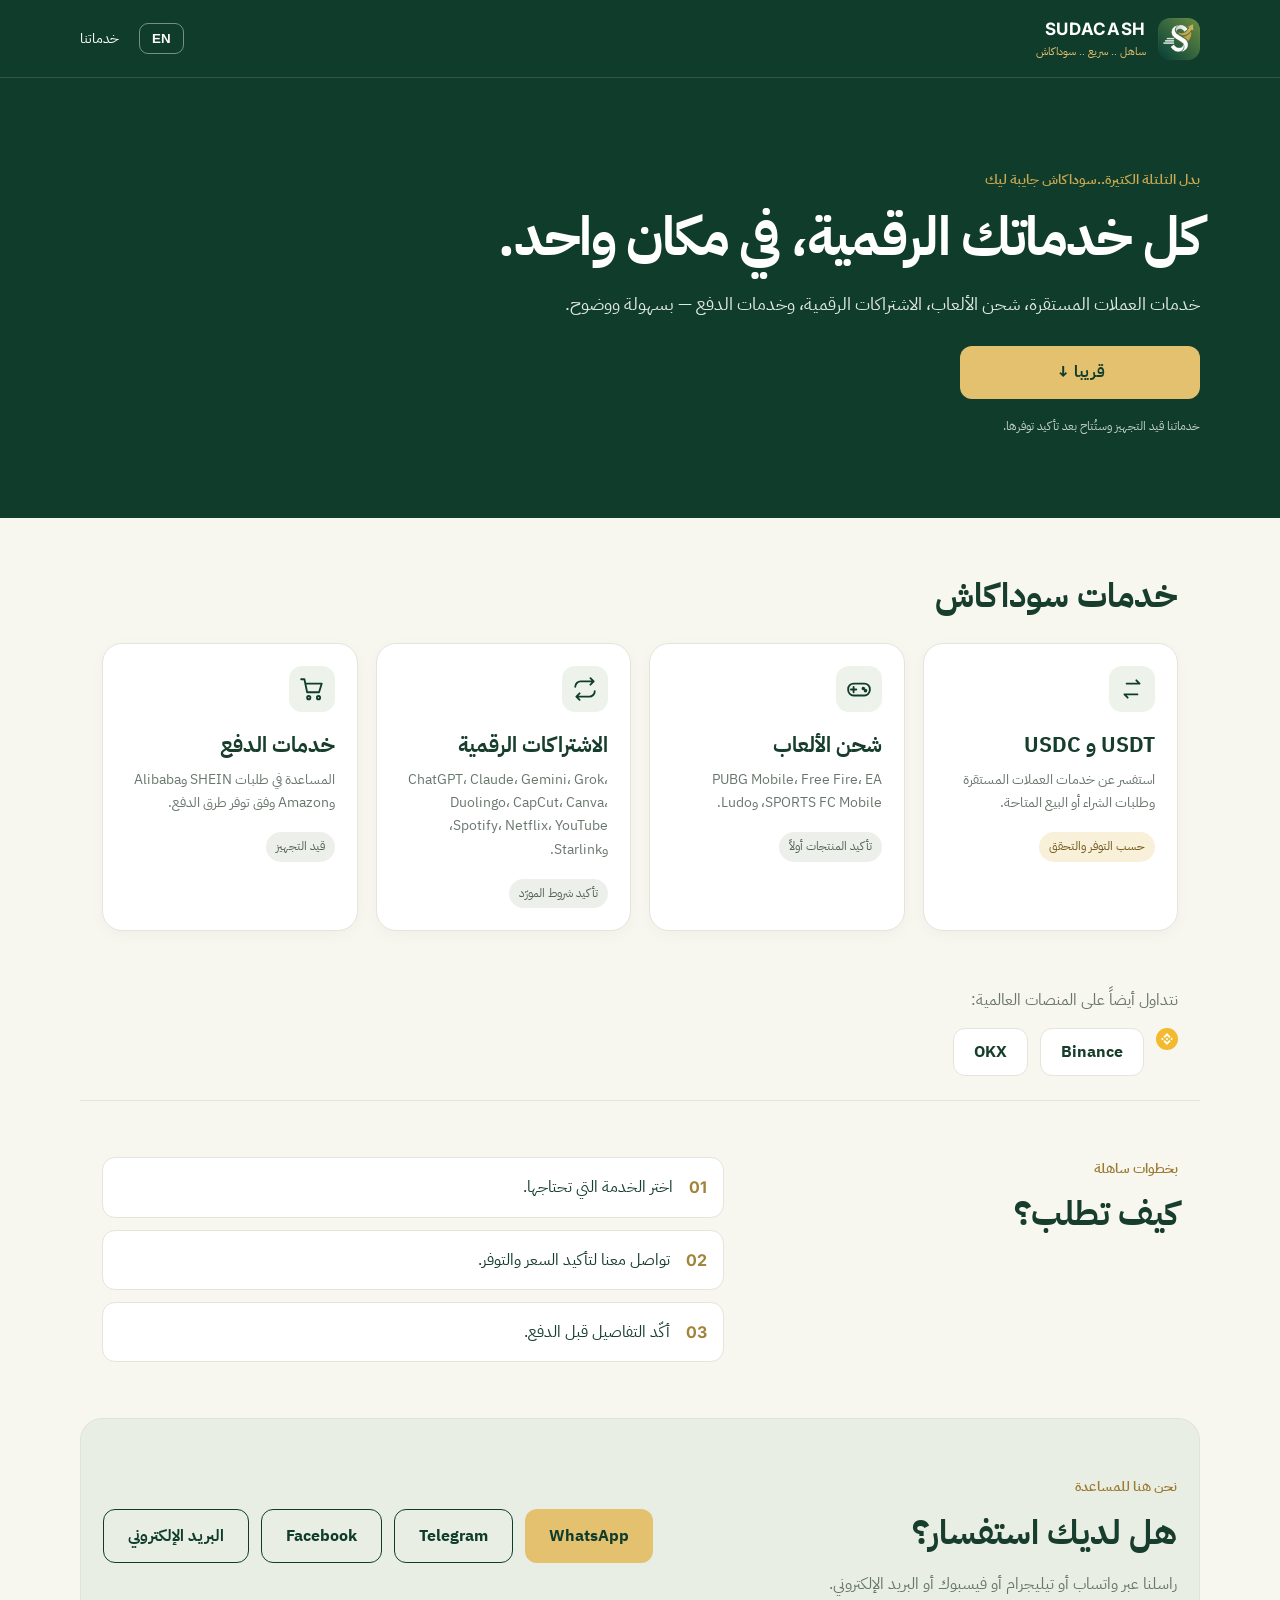
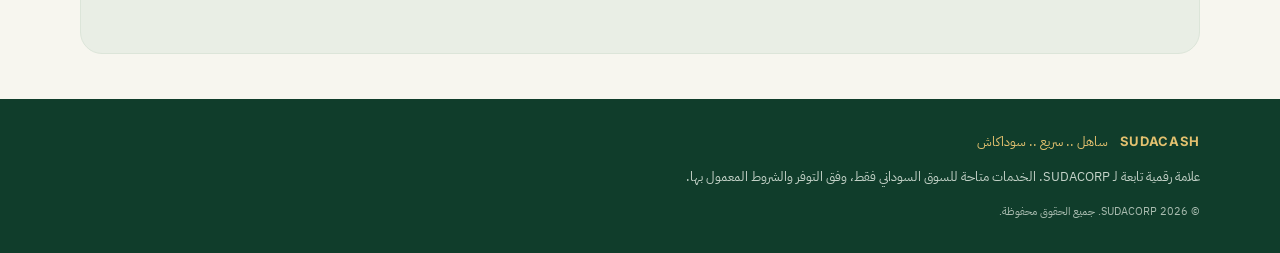
==== index.html @ 9cbb0238 "Update index.html" ====
<!doctype html>
<html lang="ar" dir="rtl">
<head>
  <meta charset="utf-8">
  <meta name="viewport" content="width=device-width, initial-scale=1">
  <meta name="theme-color" content="#103d2b">
  <meta name="description" content="سوداكاش — خدمات رقمية في مكان واحد. شحن الألعاب، الاشتراكات، وخدمات الدفع USDT وUSDC.">
  <title>SUDACASH | ساهل .. سريع .. سوداكاش</title>
  <link rel="icon" type="image/png" href="favicon.png">
  <link rel="apple-touch-icon" href="favicon.png">
  <link rel="stylesheet" href="style.css">
  <style>
    /* Additions kept here so only index.html needs editing */
    .brand-logo{width:42px;height:42px;border-radius:12px;display:block}
    .service-icon svg{width:26px;height:26px;fill:none;stroke:currentColor;stroke-width:1.7;stroke-linecap:round;stroke-linejoin:round}
    .venues-block{padding-top:0;padding-bottom:24px}
    .venues-block p{margin:0 0 14px;color:var(--muted)}
    .venue-row{display:flex;flex-wrap:wrap;gap:12px}
    .venue{display:inline-flex;align-items:center;gap:10px;padding:10px 20px;background:var(--white);border:1px solid var(--line);border-radius:12px;font-weight:700;direction:ltr}
    .venue img{height:22px;width:auto}
    .contact-btns{display:flex;flex-wrap:wrap;gap:12px}
    .contact .contact-btns .button{margin-top:0;min-width:0}
    @media(max-width:600px){.contact-btns{flex-direction:column;margin-top:20px}}
  </style>
</head>
<body>
  <header class="site-header">
    <a class="brand" href="#" aria-label="SUDACASH home">
      <img class="brand-logo" src="logo.png" alt="SUDACASH logo" width="42" height="42">
      <span><strong>SUDACASH</strong><small data-ar="ساهل .. سريع .. سوداكاش" data-en="Easy. Fast. Sudacash.">ساهل .. سريع .. سوداكاش</small></span>
    </a>
    <div class="header-actions">
      <button id="language-toggle" class="language-toggle" type="button" aria-label="Switch language">EN</button>
      <a class="text-link" href="#services" data-ar="خدماتنا" data-en="Services">خدماتنا</a>
    </div>
  </header>

  <main>
    <section class="hero">
      <p class="eyebrow" data-ar="بدل التلتلة الكتيرة..سوداكاش جايبة ليك" data-en="Less hassle..">بدل التلتلة الكتيرة..سوداكاش جايبة ليك</p>
      <h1 data-ar="كل خدماتك الرقمية، في مكان واحد." data-en="All your digital world, made easier.">كل خدماتك الرقمية، في مكان واحد.</h1>
      <p class="hero-copy" data-ar="خدمات العملات المستقرة، شحن الألعاب، الاشتراكات الرقمية، وخدمات الدفع — بسهولة ووضوح." data-en="Stablecoin services, game top-ups, digital subscriptions, and shopping payments — in one place.">خدمات العملات المستقرة، شحن الألعاب، الاشتراكات الرقمية، وخدمات الدفع — بسهولة ووضوح.</p>
      <a class="button button-gold" href="#services" data-ar="قريبا ↓" data-en="Coming soon ↓">قريبا ↓</a>
      <p class="note" data-ar="خدماتنا قيد التجهيز وستُتاح بعد تأكيد توفرها." data-en="Our services are being prepared and will appear when availability is confirmed.">خدماتنا قيد التجهيز وستُتاح بعد تأكيد توفرها.</p>
    </section>

    <section class="services section-wrap" id="services">
      <div class="section-heading">
       <!-- <p class="eyebrow" data-ar="ماذا تحتاج اليوم؟" data-en="What do you need today?">ماذا تحتاج اليوم؟</p>-->
        <h2 data-ar="خدمات سوداكاش" data-en="SUDACASH service">خدمات سوداكاش</h2>
      </div>
      <div class="service-grid">
        <article class="service-card">
          <span class="service-icon"><svg viewBox="0 0 24 24" aria-hidden="true"><path d="M7 7h12l-3-3M17 17H5l3 3"/></svg></span>
          <h3 data-ar="USDT و USDC" data-en="USDT & USDC">USDT و USDC</h3>
          <p data-ar="استفسر عن خدمات العملات المستقرة وطلبات الشراء أو البيع المتاحة." data-en="Ask about available stablecoin services and buy or sell requests.">استفسر عن خدمات العملات المستقرة وطلبات الشراء أو البيع المتاحة.</p>
          <span class="status status-review" data-ar="حسب التوفر والتحقق" data-en="Subject to availability and checks">حسب التوفر والتحقق</span>
        </article>
        <article class="service-card">
          <span class="service-icon"><svg viewBox="0 0 24 24" aria-hidden="true"><rect x="2" y="7" width="20" height="11" rx="5"/><path d="M7 10v5M4.5 12.5h5"/><circle cx="16" cy="11.5" r=".8"/><circle cx="18" cy="13.5" r=".8"/></svg></span>
          <h3 data-ar="شحن الألعاب" data-en="Game top-ups">شحن الألعاب</h3>
          <p data-ar="PUBG Mobile، Free Fire، EA SPORTS FC Mobile، وLudo." data-en="PUBG Mobile, Free Fire, EA SPORTS FC Mobile, and Ludo.">PUBG Mobile، Free Fire، EA SPORTS FC Mobile، وLudo.</p>
          <span class="status status-soon" data-ar="تأكيد المنتجات أولاً" data-en="Products being verified">تأكيد المنتجات أولاً</span>
        </article>
        <article class="service-card">
          <span class="service-icon"><svg viewBox="0 0 24 24" aria-hidden="true"><path d="M17 2l3 3-3 3M20 5H8a5 5 0 0 0-5 5M7 22l-3-3 3-3M4 19h12a5 5 0 0 0 5-5"/></svg></span>
          <h3 data-ar="الاشتراكات الرقمية" data-en="Digital subscriptions">الاشتراكات الرقمية</h3>
          <p data-ar="ChatGPT، Claude، Gemini، Grok، Duolingo، CapCut، Canva، Spotify، Netflix، YouTube، وStarlink." data-en="ChatGPT, Claude, Gemini, Grok, Duolingo, CapCut, Canva, Spotify, Netflix, YouTube, and Starlink.">ChatGPT، Claude، Gemini، Grok، Duolingo، CapCut، Canva، Spotify، Netflix، YouTube، وStarlink.</p>
          <span class="status status-soon" data-ar="تأكيد شروط المورّد" data-en="Provider terms being checked">تأكيد شروط المورّد</span>
        </article>
        <article class="service-card">
          <span class="service-icon"><svg viewBox="0 0 24 24" aria-hidden="true"><circle cx="9" cy="20" r="1.5"/><circle cx="18" cy="20" r="1.5"/><path d="M2 3h3l2.5 12h11L21 7H6"/></svg></span>
          <h3 data-ar="خدمات الدفع" data-en="Shopping payments">خدمات الدفع</h3>
          <p data-ar="المساعدة في طلبات SHEIN وAlibaba وAmazon وفق توفر طرق الدفع." data-en="Help with SHEIN, Alibaba, and Amazon orders where payment routes are available.">المساعدة في طلبات SHEIN وAlibaba وAmazon وفق توفر طرق الدفع.</p>
          <span class="status status-soon" data-ar="قيد التجهيز" data-en="Coming soon">قيد التجهيز</span>
        </article>
      </div>
    </section>

    <section class="venues-block section-wrap">
      <p data-ar="نتداول أيضاً على المنصات العالمية:" data-en="We also buy and sell on:">نتداول أيضاً على المنصات العالمية:</p>
      <div class="venue-row">
        <!-- BINANCE LOGO: Binance is a registered trademark. Download the official logo from Binance's brand guidelines,
             save it as binance.svg next to index.html, then put this inside the span below, before the word Binance:-->
             <img src="binance.svg" alt="" height="22"> 
        <span class="venue">Binance</span>
        <!-- OKX LOGO: same steps. Save okx.svg next to index.html, then put this inside the span below, before the word OKX:
             <img src="okx.svg" alt="" height="22"> -->
        <span class="venue">OKX</span>
      </div>
    </section>

    <section class="how section-wrap">
      <div>
        <p class="eyebrow" data-ar="بخطوات ساهلة" data-en="Easy process">بخطوات بسيطة</p>
        <h2 data-ar="كيف تطلب؟" data-en="How does it work?">كيف تطلب؟</h2>
      </div>
      <div class="steps">
        <div class="step"><b>01</b><span data-ar="اختر الخدمة التي تحتاجها." data-en="Choose the service you need.">اختر الخدمة التي تحتاجها.</span></div>
        <div class="step"><b>02</b><span data-ar="تواصل معنا لتأكيد السعر والتوفر." data-en="Contact us to confirm price and availability.">تواصل معنا لتأكيد السعر والتوفر.</span></div>
        <div class="step"><b>03</b><span data-ar="أكّد التفاصيل قبل الدفع." data-en="Confirm the details before paying.">أكّد التفاصيل قبل الدفع.</span></div>
      </div>
    </section>

    <section class="contact section-wrap">
      <div>
        <p class="eyebrow" data-ar="نحن هنا للمساعدة" data-en="We're here to help">نحن هنا للمساعدة</p>
        <h2 data-ar="هل لديك استفسار؟" data-en="Have a question?">هل لديك استفسار؟</h2>
        <p data-ar="راسلنا عبر واتساب أو تيليجرام أو فيسبوك أو البريد الإلكتروني." data-en="Message us on WhatsApp, Telegram, Facebook, or by email.">راسلنا عبر واتساب أو تيليجرام أو فيسبوك أو البريد الإلكتروني.</p>
      </div>
      <div class="contact-btns">
        <!-- Contact us -->
        <a class="button button-gold" href="https://wa.me/249920263558" target="_blank" rel="noopener">WhatsApp</a>
        <a class="button button-outline" href="https://t.me/Suda_Cash" target="_blank" rel="noopener">Telegram</a>
        <a class="button button-outline" href="https://facebook.com/sudac2sh" target="_blank" rel="noopener">Facebook</a>
        <a class="button button-outline" href="mailto:info@sudacorp.com" data-ar="البريد الإلكتروني" data-en="Email">البريد الإلكتروني</a>
      </div>
    </section>
  </main>

  <footer class="footer">
    <div class="footer-brand"><strong>SUDACASH</strong><span data-ar="ساهل .. سريع .. سوداكاش" data-en="Easy. Fast. Sudacash.">ساهل .. سريع .. سوداكاش</span></div>
    <p data-ar="علامة رقمية تابعة لـ SUDACORP. الخدمات متاحة للسوق السوداني فقط، وفق التوفر والشروط المعمول بها." data-en="A digital brand of SUDACORP. Services are intended for Sudan only, subject to availability and applicable terms.">علامة رقمية تابعة لـ SUDACORP. الخدمات متاحة للسوق السوداني فقط، وفق التوفر والشروط المعمول بها.</p>
    <small>© <span id="year"></span> SUDACORP. <span data-ar="جميع الحقوق محفوظة." data-en="All rights reserved.">جميع الحقوق محفوظة.</span></small>
  </footer>
  <script src="script.js"></script>
</body>
</html>
---- style.css ----
@import url('https://fonts.googleapis.com/css2?family=IBM+Plex+Sans+Arabic:wght@400;500;600;700&family=Inter:wght@400;500;600;700&display=swap');
:root{--green:#103d2b;--green2:#174b36;--gold:#e3c16f;--cream:#f7f6ef;--ink:#173d2d;--muted:#68776d;--line:#e4e5db;--white:#fff}
*{box-sizing:border-box}html{scroll-behavior:smooth}body{margin:0;background:var(--cream);color:var(--ink);font-family:"IBM Plex Sans Arabic",Inter,Arial,sans-serif;line-height:1.65}a{color:inherit;text-decoration:none}.site-header{height:78px;padding:0 max(22px,calc((100% - 1120px)/2));display:flex;align-items:center;justify-content:space-between;gap:16px;background:var(--green);color:white;border-bottom:1px solid #315542}.brand{display:flex;align-items:center;gap:12px}.brand-mark{width:42px;height:42px;display:grid;place-items:center;border-radius:12px;background:var(--gold);color:var(--green);font-size:23px;font-weight:800}.brand strong{display:block;letter-spacing:.04em;font-family:Inter,Arial,sans-serif;font-size:17px}.brand small{display:block;color:var(--gold);font-size:11px}.header-actions{display:flex;align-items:center;gap:20px}.language-toggle{border:1px solid #76917f;background:transparent;color:white;padding:7px 12px;border-radius:9px;font-weight:700;cursor:pointer}.text-link{font-size:14px}.hero{background:var(--green);color:white;padding:76px max(22px,calc((100% - 1120px)/2)) 66px;min-height:405px}.eyebrow{margin:0 0 12px;color:#c8a852;font-weight:600;font-size:14px}.hero h1{font-size:clamp(32px,5vw,54px);line-height:1.25;max-width:780px;margin:0 0 18px;letter-spacing:-.03em}.hero-copy{max-width:720px;font-size:18px;color:#e0e8e2;margin:0 0 28px}.button{display:inline-flex;align-items:center;justify-content:center;min-height:50px;padding:13px 24px;border-radius:12px;font-weight:700;transition:transform .15s ease}.button:hover{transform:translateY(-2px)}.button-gold{background:var(--gold);color:var(--green);min-width:240px}.note{font-size:12px;color:#c3d0c6;margin:18px 0 0}.section-wrap{max-width:1120px;margin:auto;padding:56px 22px}.section-heading{margin-bottom:24px}.section-heading h2,.how h2,.contact h2{font-size:clamp(25px,3vw,34px);margin:0;line-height:1.3}.section-heading .eyebrow,.how .eyebrow,.contact .eyebrow{color:#9b7b31}.service-grid{display:grid;grid-template-columns:repeat(2,minmax(0,1fr));gap:18px}.service-card{background:var(--white);border:1px solid var(--line);border-radius:20px;padding:25px;min-height:220px;box-shadow:0 4px 16px #193b2b08}.service-icon{width:46px;height:46px;display:grid;place-items:center;border-radius:13px;background:#edf2eb;color:var(--green);font-size:25px;font-weight:700}.service-card h3{margin:16px 0 6px;font-size:21px}.service-card p{color:var(--muted);font-size:14px;margin:0 0 18px;overflow-wrap:anywhere}.status{display:inline-block;font-size:12px;padding:5px 10px;border-radius:99px}.status-review{background:#f8f0d9;color:#72591e}.status-soon{background:#edf0ea;color:#526456}.how{border-top:1px solid var(--line);display:grid;grid-template-columns:.8fr 1.2fr;gap:40px}.steps{display:grid;gap:12px}.step{display:flex;align-items:center;gap:16px;padding:16px;background:white;border:1px solid var(--line);border-radius:13px}.step b{color:#a18339;font-family:Inter,Arial,sans-serif}.contact{margin-bottom:45px;background:#e9eee5;border:1px solid #dce5d9;border-radius:22px;display:flex;align-items:center;justify-content:space-between;gap:24px}.contact p:not(.eyebrow){color:var(--muted);margin-bottom:0}.button-outline{border:1px solid var(--green);color:var(--green);white-space:nowrap}.footer{background:var(--green);color:#dce6de;padding:32px max(22px,calc((100% - 1120px)/2));font-size:13px}.footer-brand{display:flex;gap:12px;align-items:center;color:var(--gold)}.footer-brand strong{font-family:Inter,Arial,sans-serif;letter-spacing:.05em}.footer p{max-width:760px;color:#c4d2c8}.footer small{color:#a9bcb0}html[dir="ltr"] body{font-family:Inter,"IBM Plex Sans Arabic",Arial,sans-serif}html[dir="ltr"] .brand small{font-family:"IBM Plex Sans Arabic",sans-serif}@media(min-width:760px){.service-grid{grid-template-columns:repeat(4,minmax(0,1fr))}.service-card{padding:22px;min-height:270px}.hero{padding-top:90px;padding-bottom:82px}}@media(max-width:600px){.site-header{height:70px}.header-actions{gap:12px}.text-link{display:none}.hero{padding-top:55px;padding-bottom:48px;min-height:0}.hero-copy{font-size:16px}.button-gold{width:100%}.section-wrap{padding-top:42px;padding-bottom:42px}.service-grid{gap:11px}.service-card{padding:16px;border-radius:16px;min-height:240px}.service-card h3{font-size:17px}.service-card p{font-size:13px}.service-icon{width:40px;height:40px}.how{grid-template-columns:1fr;gap:20px}.contact{display:block}.contact .button{margin-top:20px;width:100%}}
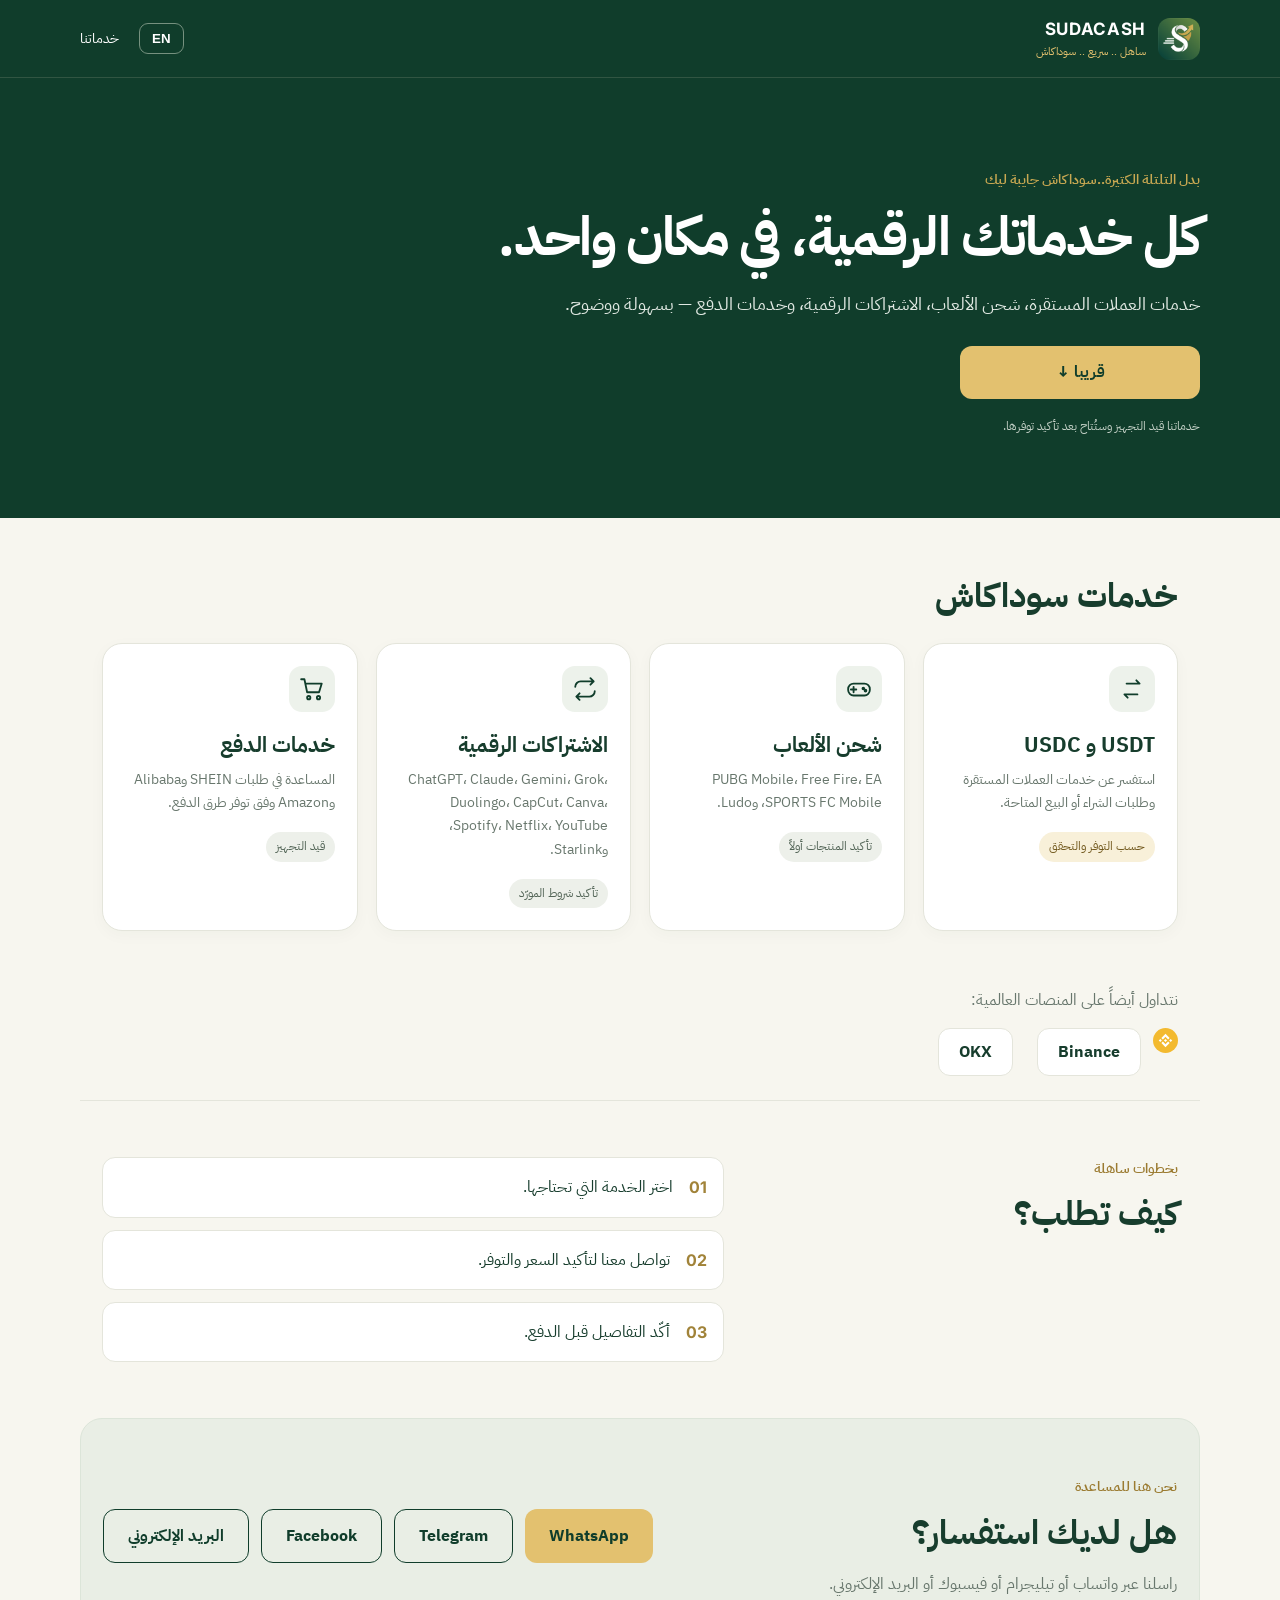
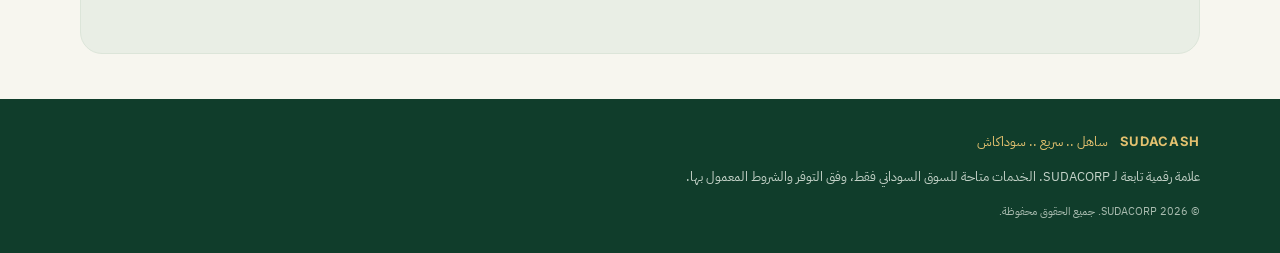
==== commit 6d5afce8: "Update index.html" ====
--- a/index.html
+++ b/index.html
@@ -82,10 +82,10 @@
       <div class="venue-row">
         <!-- BINANCE LOGO: Binance is a registered trademark. Download the official logo from Binance's brand guidelines,
              save it as binance.svg next to index.html, then put this inside the span below, before the word Binance:-->
-             <img src="binance.svg" alt="" height="22"> 
+             <img src="binance.svg" alt="" height="25"> 
         <span class="venue">Binance</span>
-        <!-- OKX LOGO: same steps. Save okx.svg next to index.html, then put this inside the span below, before the word OKX:
-             <img src="okx.svg" alt="" height="22"> -->
+        <!-- OKX LOGO: same steps. Save okx.svg next to index.html, then put this inside the span below, before the word OKX:-->
+             <img src="okx.svg" alt="" height="25"> 
         <span class="venue">OKX</span>
       </div>
     </section>
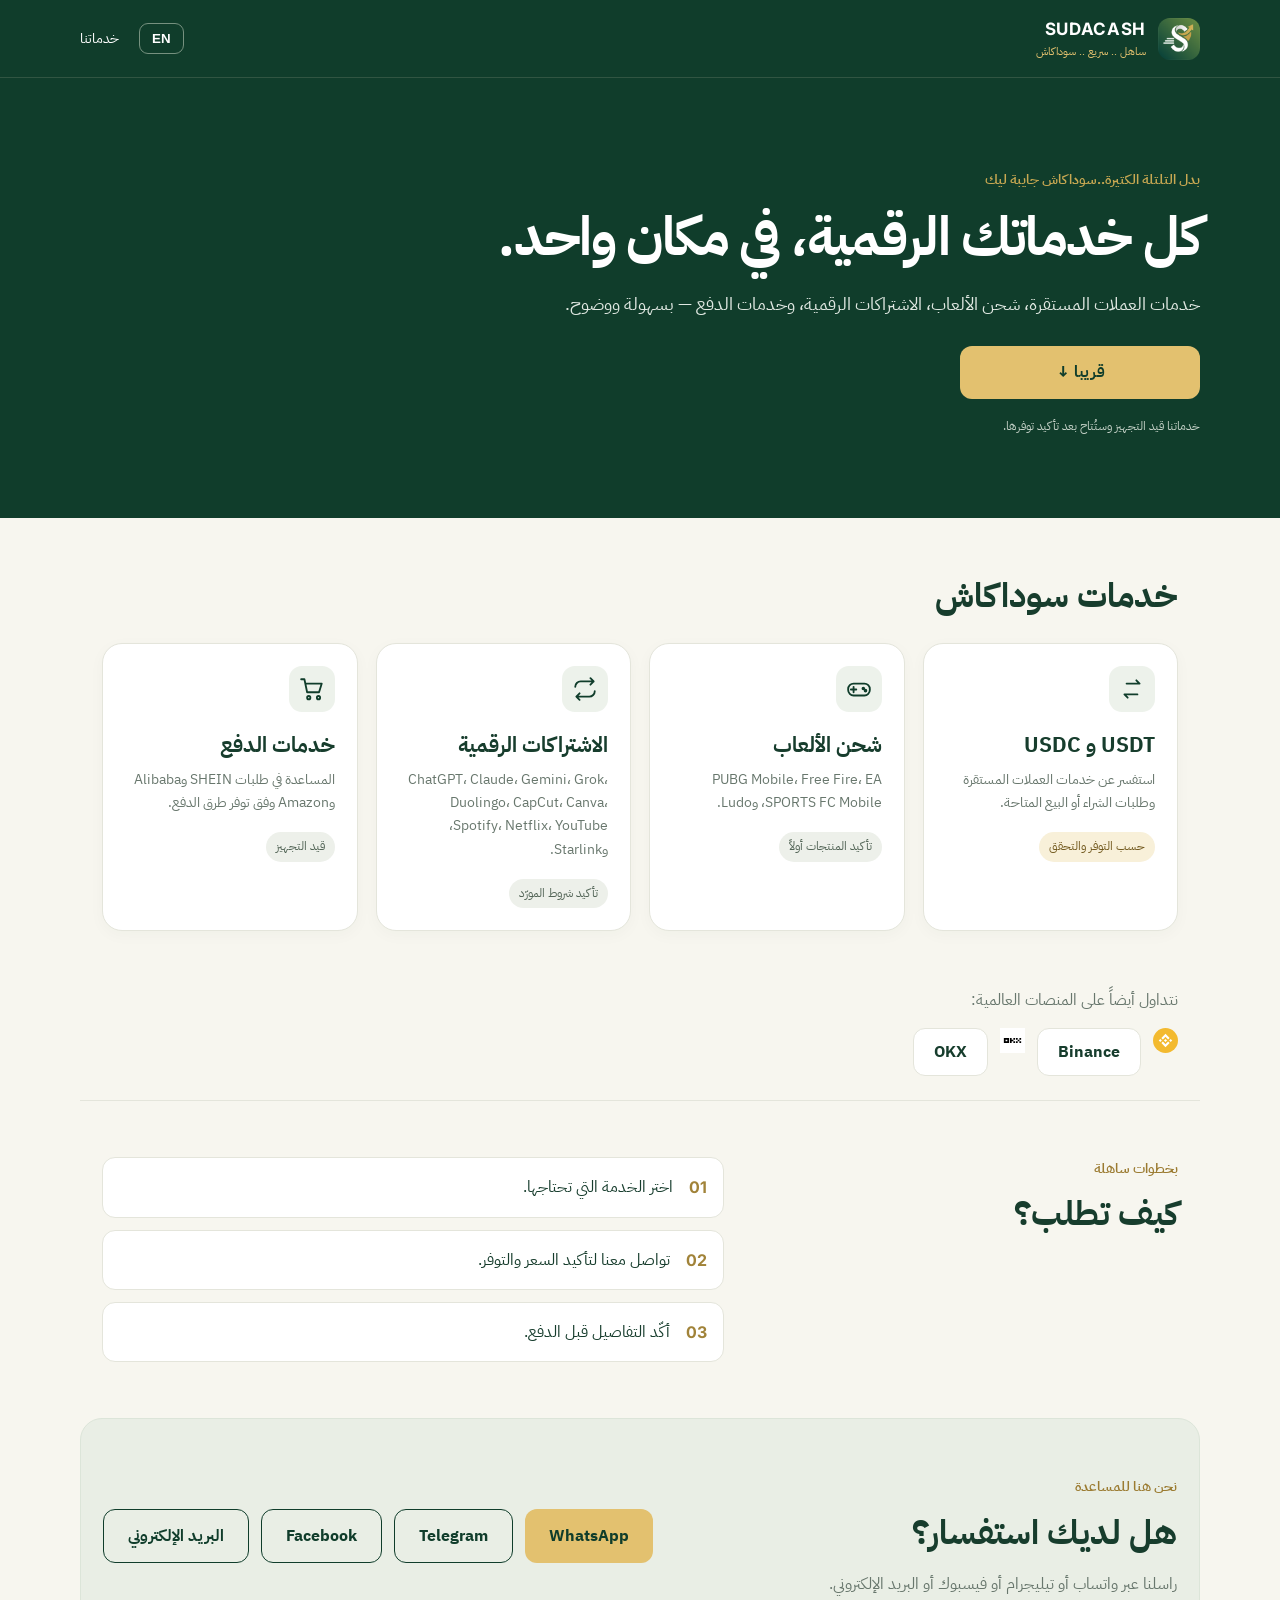
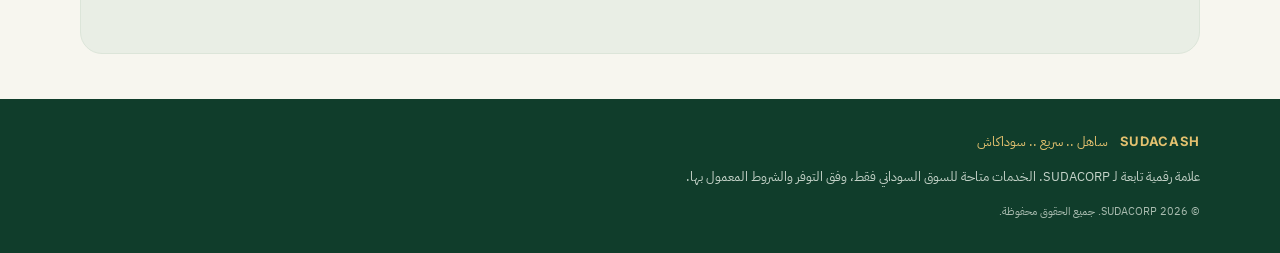
==== commit 9554f02a: "Update index.html" ====
--- a/index.html
+++ b/index.html
@@ -85,7 +85,7 @@
              <img src="binance.svg" alt="" height="25"> 
         <span class="venue">Binance</span>
         <!-- OKX LOGO: same steps. Save okx.svg next to index.html, then put this inside the span below, before the word OKX:-->
-             <img src="okx.svg" alt="" height="25"> 
+             <img src="OKX.svg" alt="" height="25"> 
         <span class="venue">OKX</span>
       </div>
     </section>
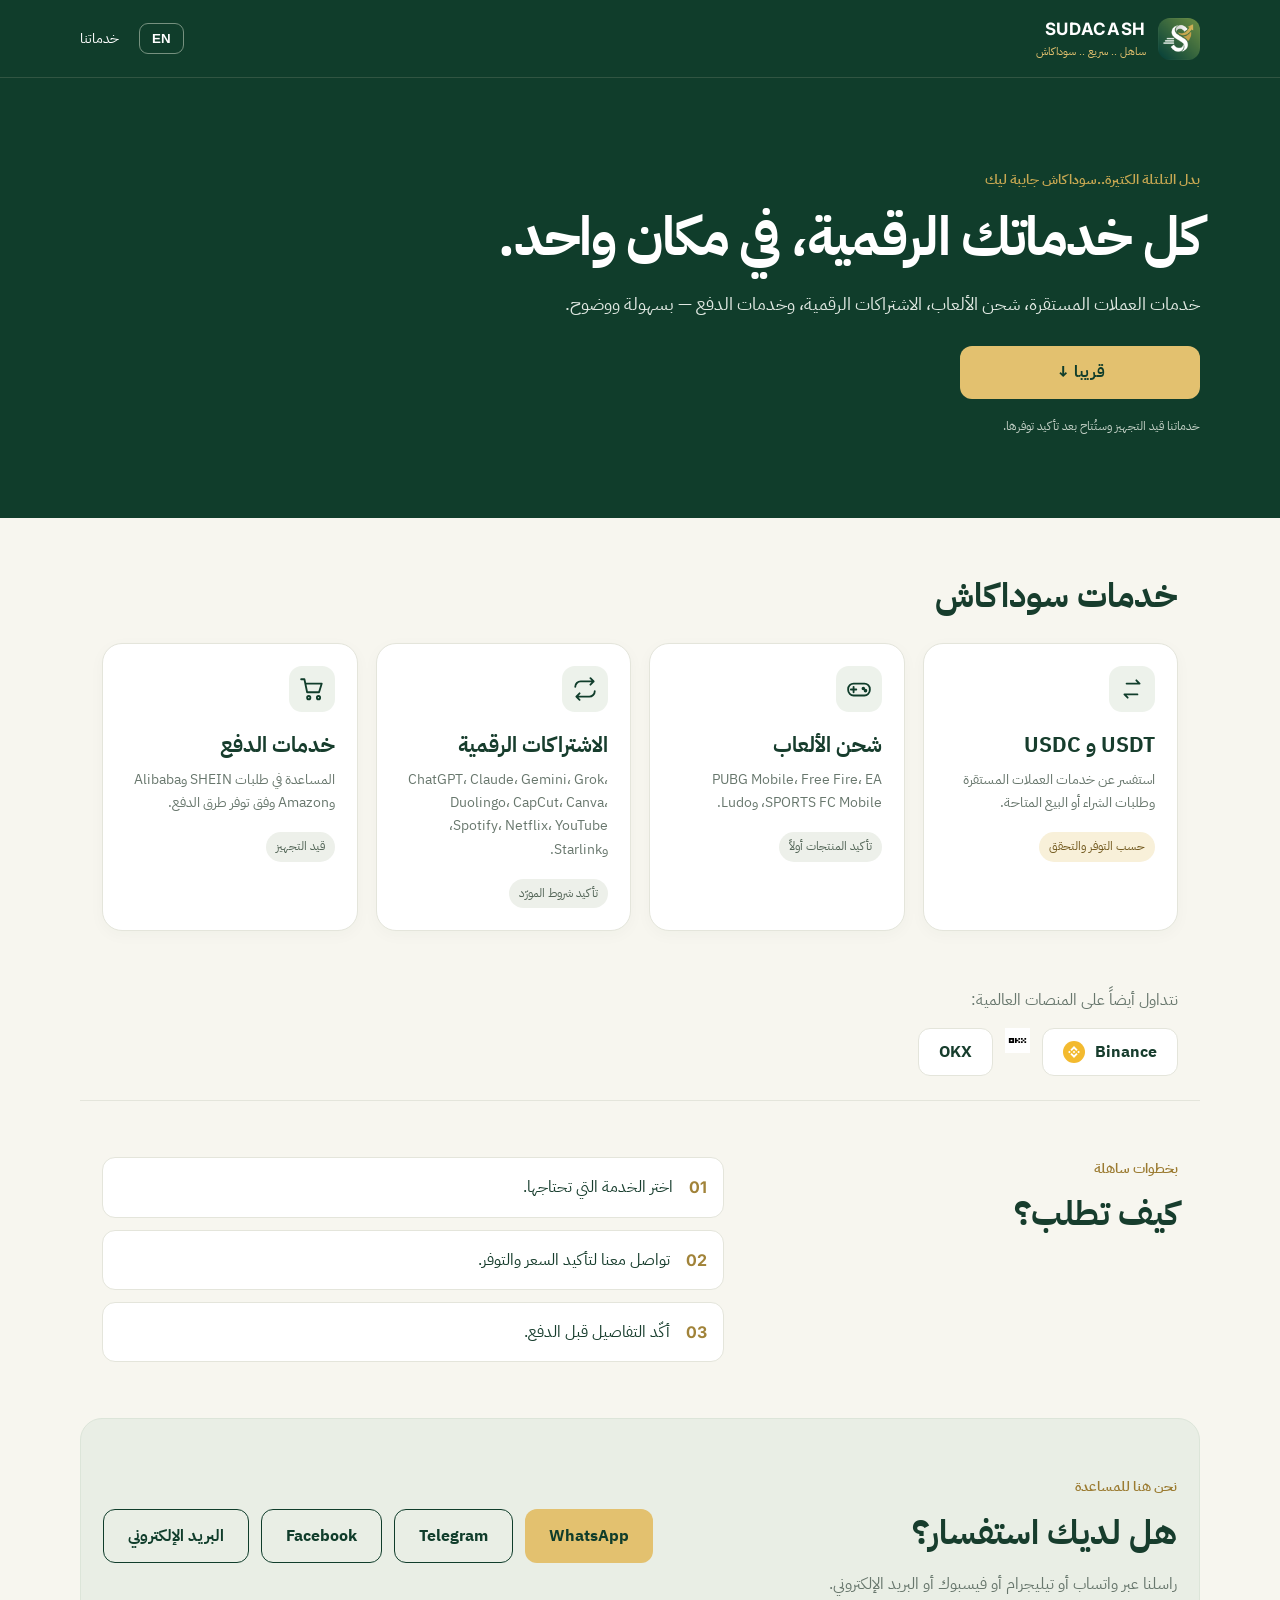
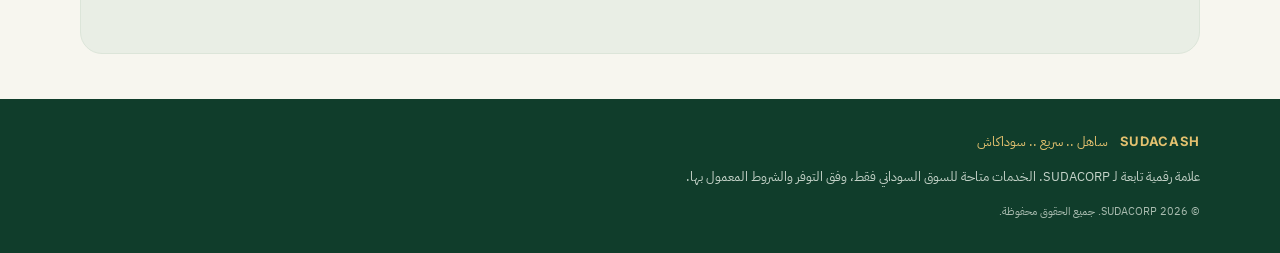
==== commit 4b1bffb0: "Update index.html" ====
--- a/index.html
+++ b/index.html
@@ -82,8 +82,8 @@
       <div class="venue-row">
         <!-- BINANCE LOGO: Binance is a registered trademark. Download the official logo from Binance's brand guidelines,
              save it as binance.svg next to index.html, then put this inside the span below, before the word Binance:-->
-             <img src="binance.svg" alt="" height="25"> 
-        <span class="venue">Binance</span>
+              
+        <span class="venue"><img src="binance.svg" alt="" height="25">Binance</span>
         <!-- OKX LOGO: same steps. Save okx.svg next to index.html, then put this inside the span below, before the word OKX:-->
              <img src="OKX.svg" alt="" height="25"> 
         <span class="venue">OKX</span>
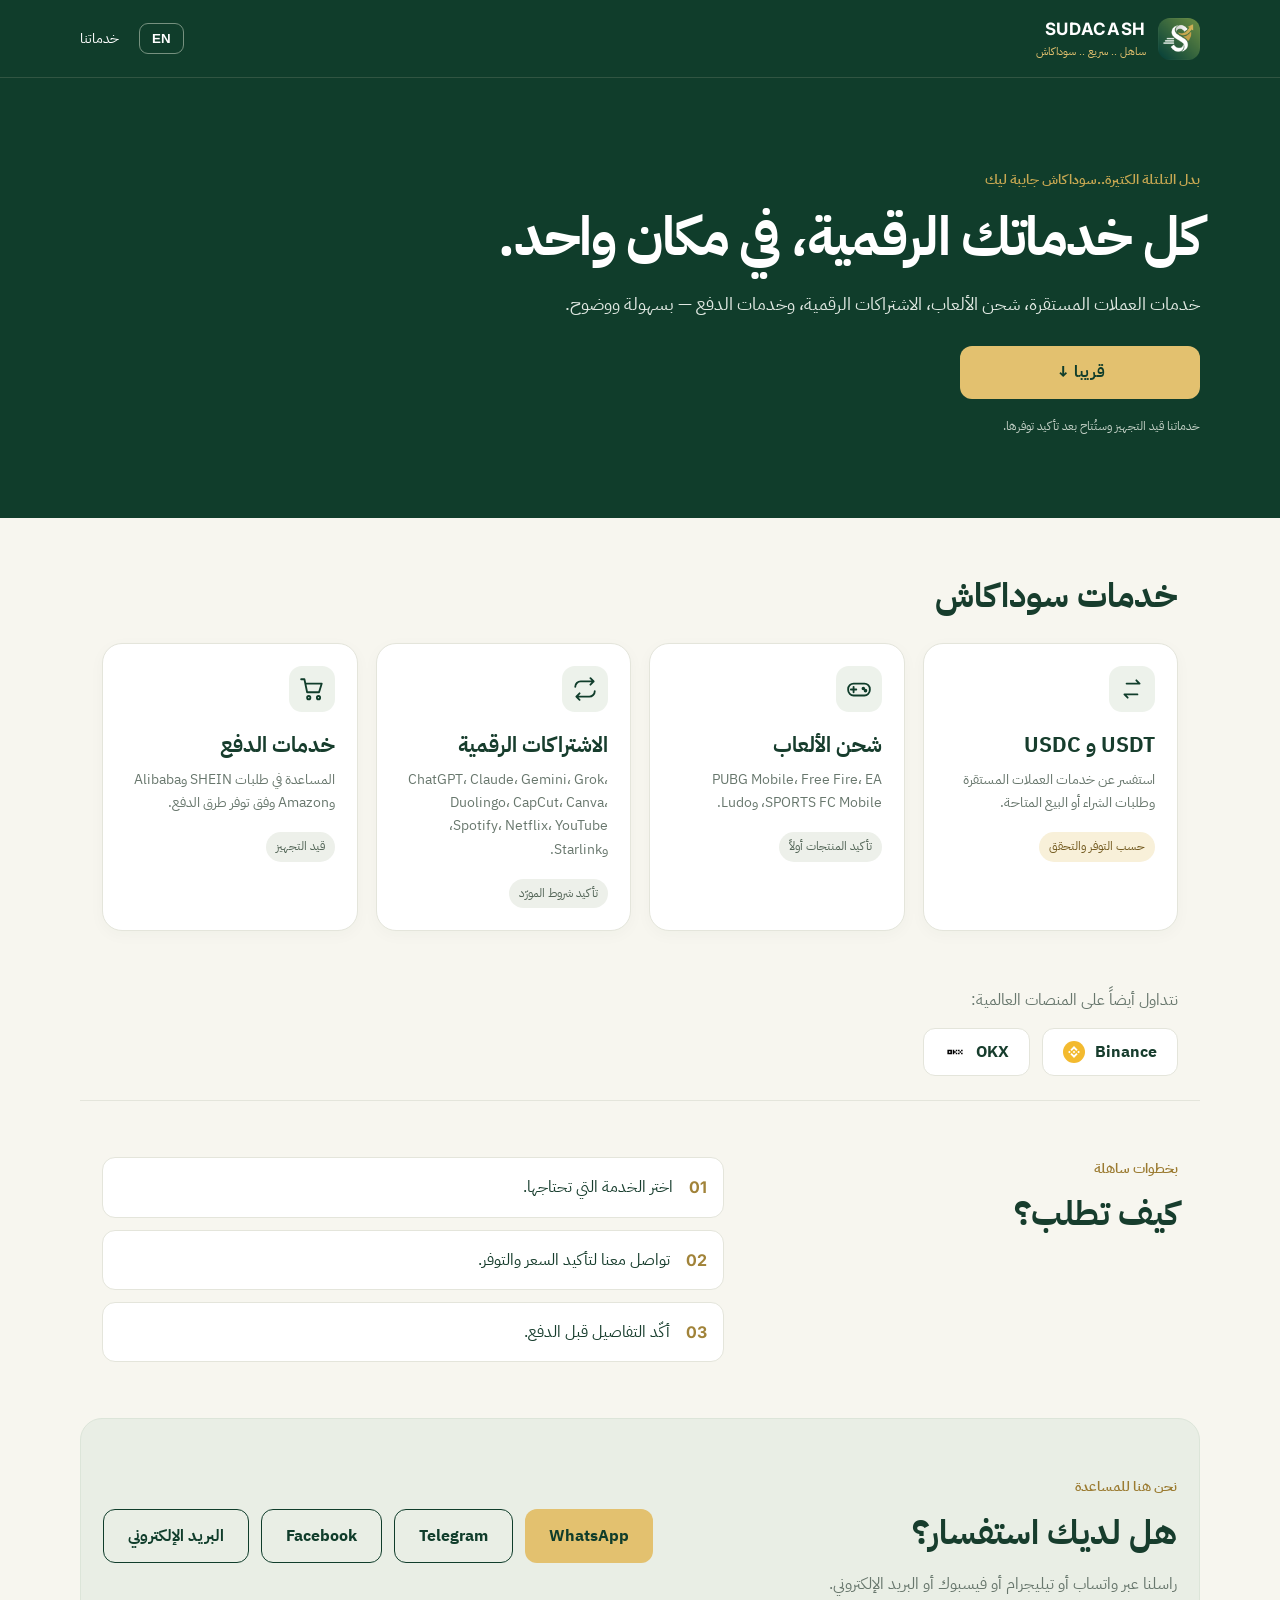
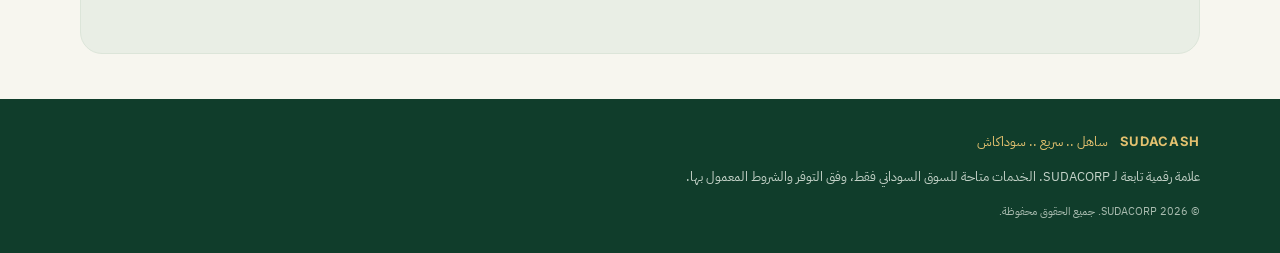
==== commit a37d4767: "Update index.html" ====
--- a/index.html
+++ b/index.html
@@ -85,8 +85,8 @@
               
         <span class="venue"><img src="binance.svg" alt="" height="25">Binance</span>
         <!-- OKX LOGO: same steps. Save okx.svg next to index.html, then put this inside the span below, before the word OKX:-->
-             <img src="OKX.svg" alt="" height="25"> 
-        <span class="venue">OKX</span>
+              
+        <span class="venue"><img src="OKX.svg" alt="" height="25">OKX</span>
       </div>
     </section>
 
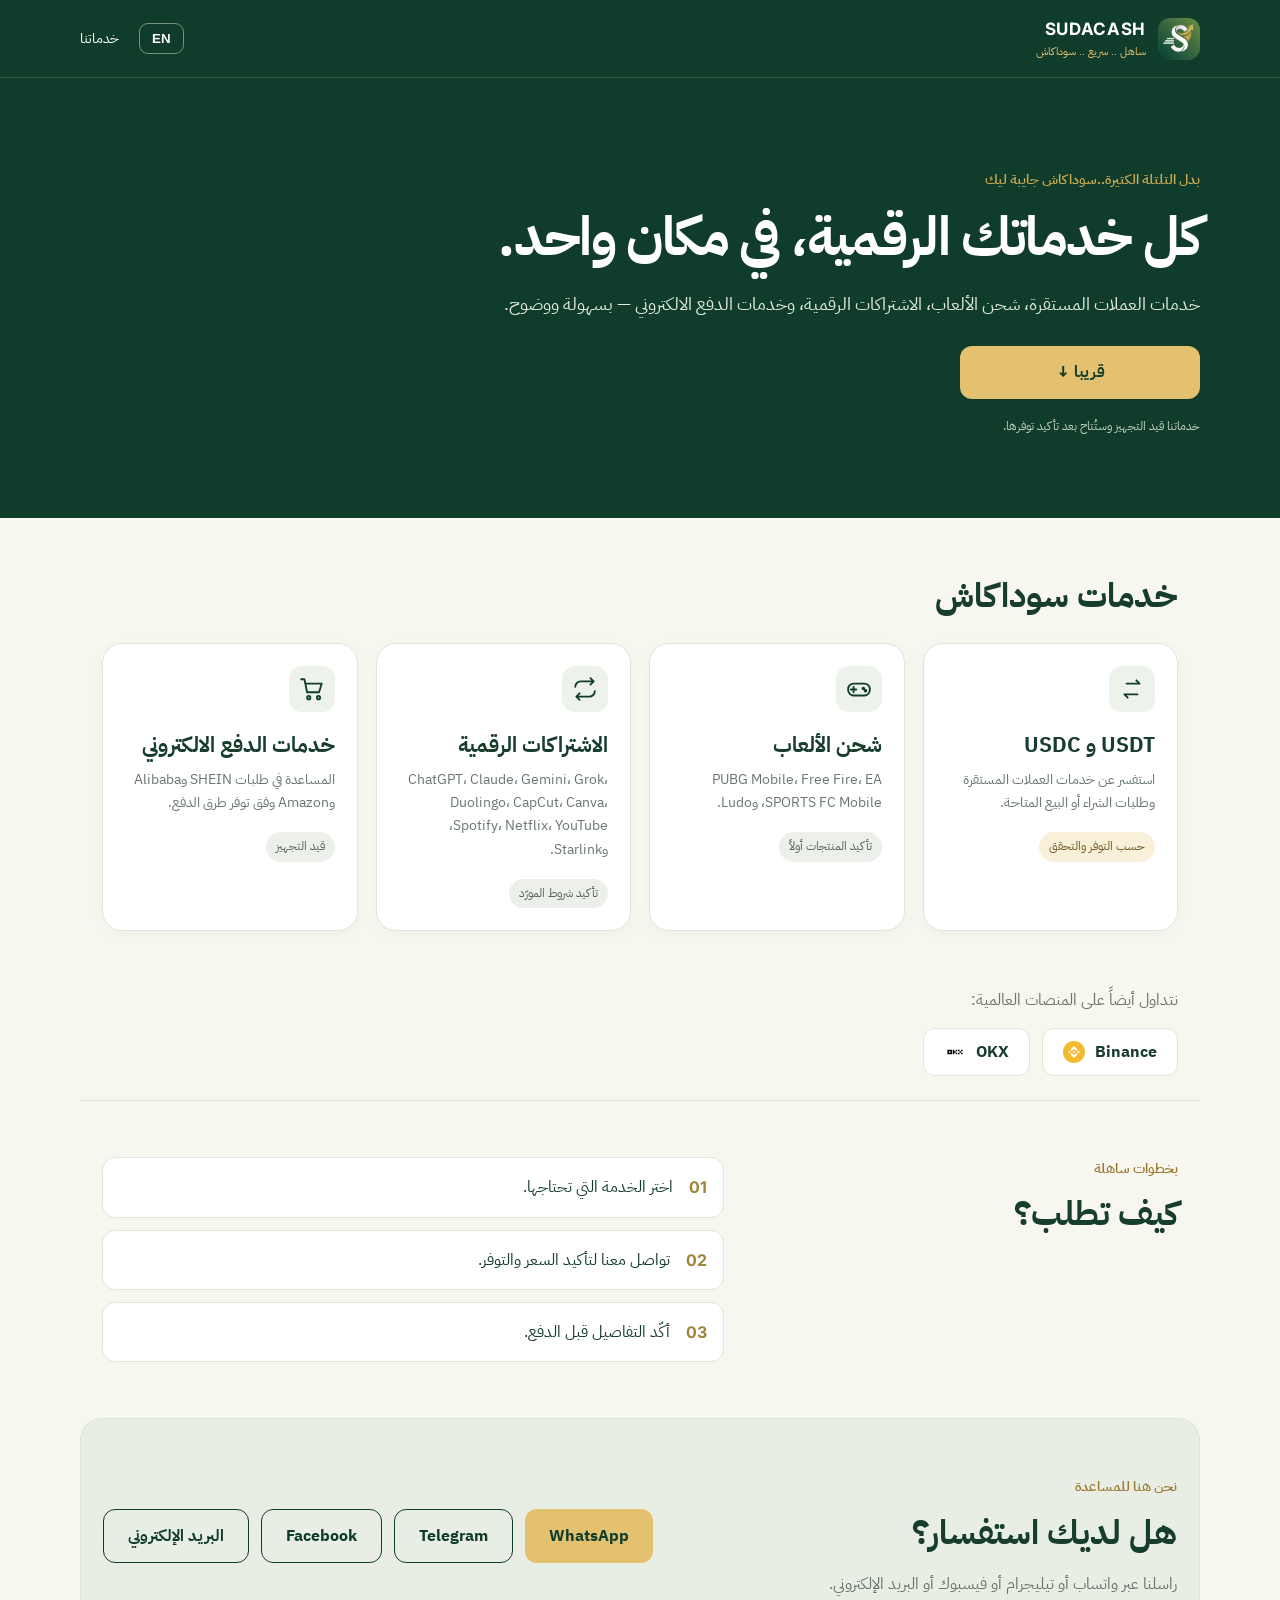
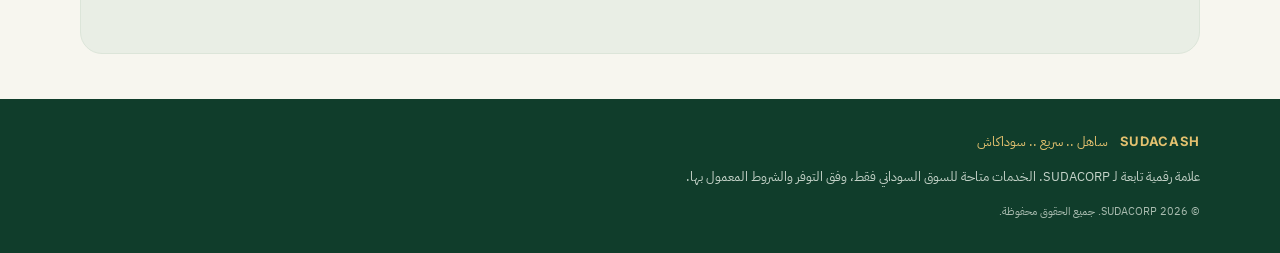
==== commit 83cd8b03: "Update index.html" ====
--- a/index.html
+++ b/index.html
@@ -4,7 +4,7 @@
   <meta charset="utf-8">
   <meta name="viewport" content="width=device-width, initial-scale=1">
   <meta name="theme-color" content="#103d2b">
-  <meta name="description" content="سوداكاش — خدمات رقمية في مكان واحد. شحن الألعاب، الاشتراكات، وخدمات الدفع USDT وUSDC.">
+  <meta name="description" content="سوداكاش — خدمات رقمية في مكان واحد. شحن الألعاب، الاشتراكات، وخدمات الدفغ الالكتروني USDT وUSDC.">
   <title>SUDACASH | ساهل .. سريع .. سوداكاش</title>
   <link rel="icon" type="image/png" href="favicon.png">
   <link rel="apple-touch-icon" href="favicon.png">
@@ -39,7 +39,7 @@
     <section class="hero">
       <p class="eyebrow" data-ar="بدل التلتلة الكتيرة..سوداكاش جايبة ليك" data-en="Less hassle..">بدل التلتلة الكتيرة..سوداكاش جايبة ليك</p>
       <h1 data-ar="كل خدماتك الرقمية، في مكان واحد." data-en="All your digital world, made easier.">كل خدماتك الرقمية، في مكان واحد.</h1>
-      <p class="hero-copy" data-ar="خدمات العملات المستقرة، شحن الألعاب، الاشتراكات الرقمية، وخدمات الدفع — بسهولة ووضوح." data-en="Stablecoin services, game top-ups, digital subscriptions, and shopping payments — in one place.">خدمات العملات المستقرة، شحن الألعاب، الاشتراكات الرقمية، وخدمات الدفع — بسهولة ووضوح.</p>
+      <p class="hero-copy" data-ar="خدمات العملات المستقرة، شحن الألعاب، الاشتراكات الرقمية، وخدمات الدفع الالكتروني — بسهولة ووضوح." data-en="Stablecoin services, game top-ups, digital subscriptions, and shopping payments — in one place.">خدمات العملات المستقرة، شحن الألعاب، الاشتراكات الرقمية، وخدمات الدفع — بسهولة ووضوح.</p>
       <a class="button button-gold" href="#services" data-ar="قريبا ↓" data-en="Coming soon ↓">قريبا ↓</a>
       <p class="note" data-ar="خدماتنا قيد التجهيز وستُتاح بعد تأكيد توفرها." data-en="Our services are being prepared and will appear when availability is confirmed.">خدماتنا قيد التجهيز وستُتاح بعد تأكيد توفرها.</p>
     </section>
@@ -70,7 +70,7 @@
         </article>
         <article class="service-card">
           <span class="service-icon"><svg viewBox="0 0 24 24" aria-hidden="true"><circle cx="9" cy="20" r="1.5"/><circle cx="18" cy="20" r="1.5"/><path d="M2 3h3l2.5 12h11L21 7H6"/></svg></span>
-          <h3 data-ar="خدمات الدفع" data-en="Shopping payments">خدمات الدفع</h3>
+          <h3 data-ar="خدمات الدفع الالكتروني" data-en="Shopping payments">خدمات الدفع الالكتروني</h3>
           <p data-ar="المساعدة في طلبات SHEIN وAlibaba وAmazon وفق توفر طرق الدفع." data-en="Help with SHEIN, Alibaba, and Amazon orders where payment routes are available.">المساعدة في طلبات SHEIN وAlibaba وAmazon وفق توفر طرق الدفع.</p>
           <span class="status status-soon" data-ar="قيد التجهيز" data-en="Coming soon">قيد التجهيز</span>
         </article>
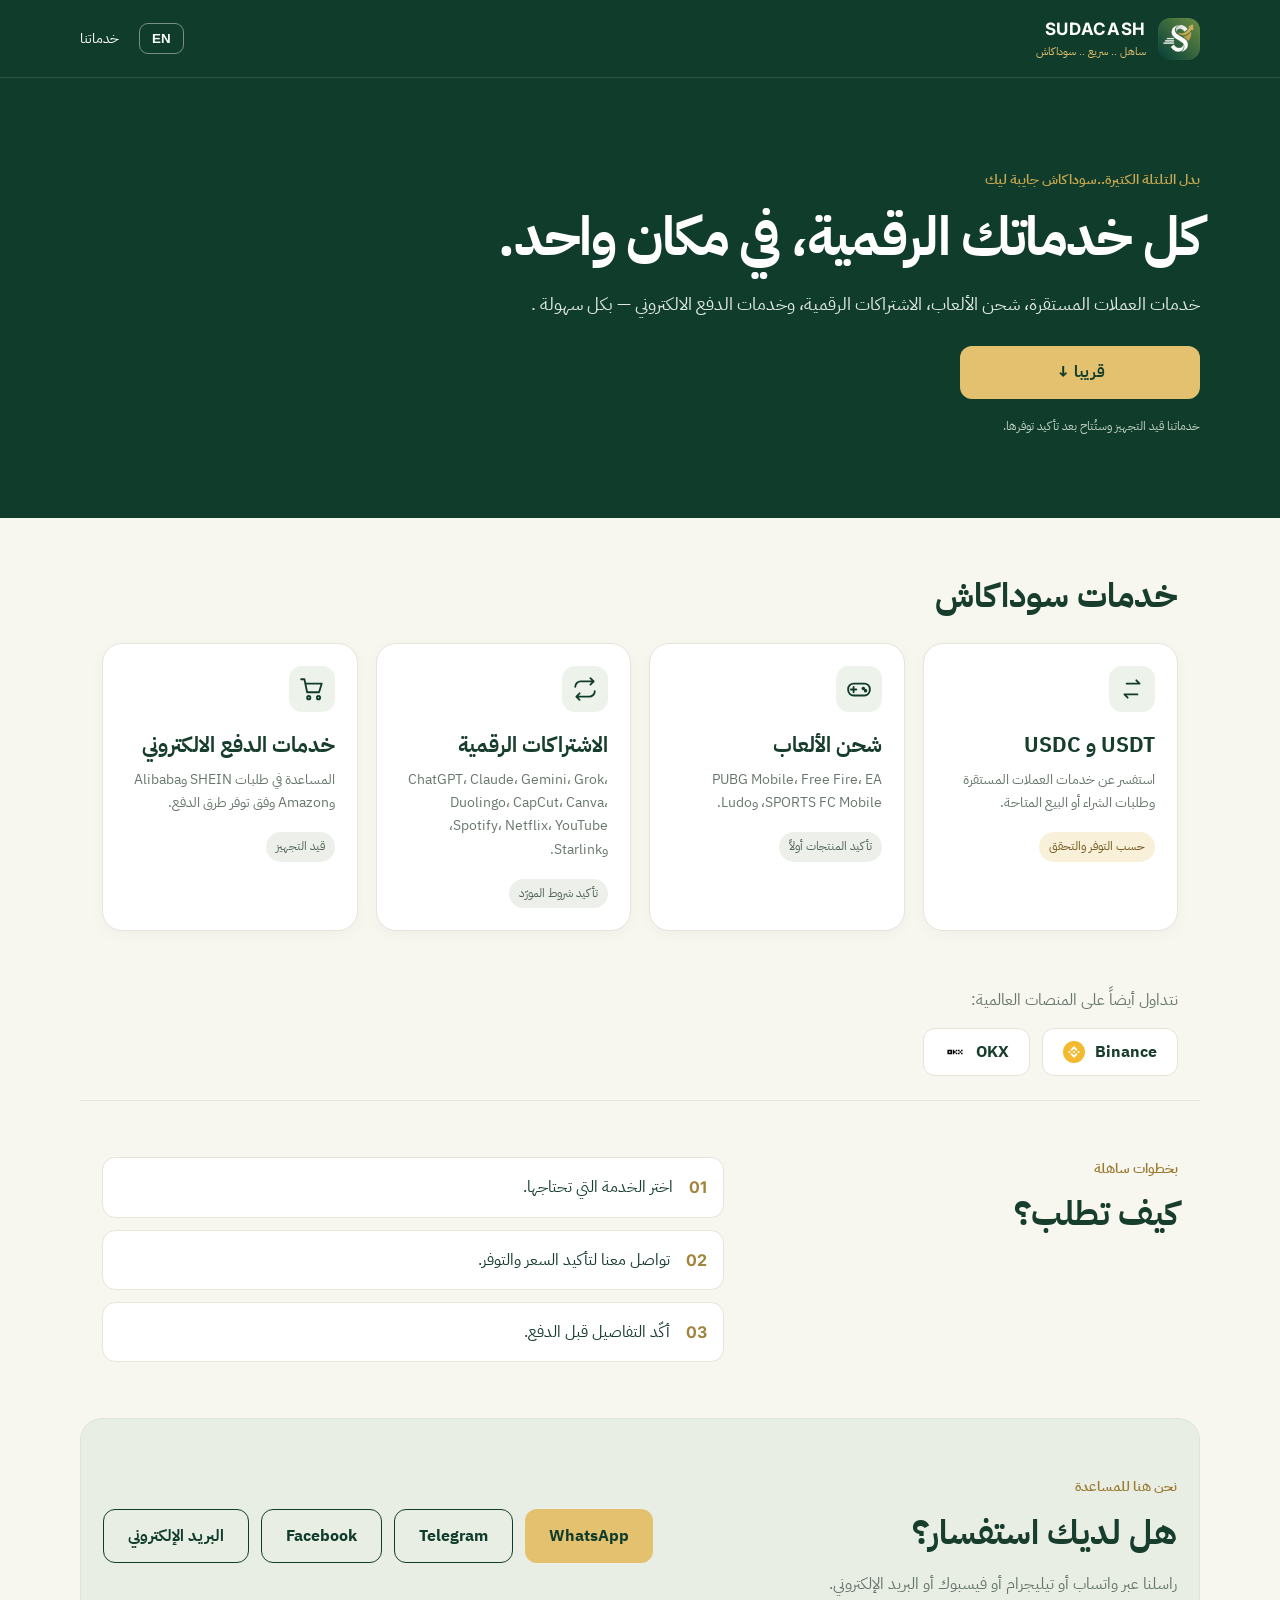
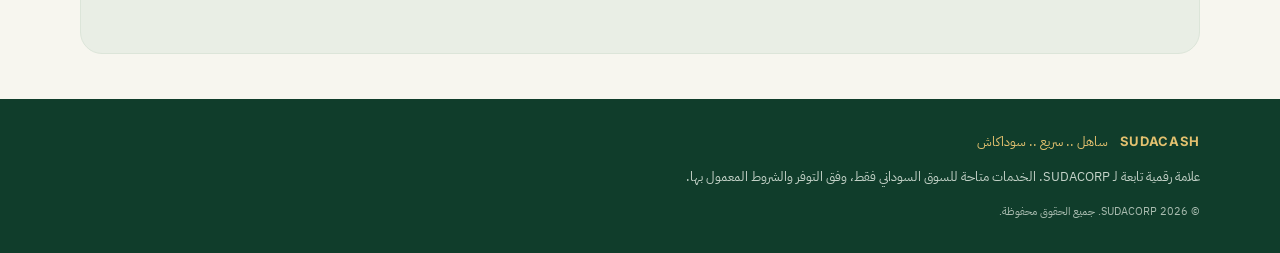
==== commit 8a5c856f: "Update index.html" ====
--- a/index.html
+++ b/index.html
@@ -39,7 +39,7 @@
     <section class="hero">
       <p class="eyebrow" data-ar="بدل التلتلة الكتيرة..سوداكاش جايبة ليك" data-en="Less hassle..">بدل التلتلة الكتيرة..سوداكاش جايبة ليك</p>
       <h1 data-ar="كل خدماتك الرقمية، في مكان واحد." data-en="All your digital world, made easier.">كل خدماتك الرقمية، في مكان واحد.</h1>
-      <p class="hero-copy" data-ar="خدمات العملات المستقرة، شحن الألعاب، الاشتراكات الرقمية، وخدمات الدفع الالكتروني — بسهولة ووضوح." data-en="Stablecoin services, game top-ups, digital subscriptions, and shopping payments — in one place.">خدمات العملات المستقرة، شحن الألعاب، الاشتراكات الرقمية، وخدمات الدفع — بسهولة ووضوح.</p>
+      <p class="hero-copy" data-ar="خدمات العملات المستقرة، شحن الألعاب، الاشتراكات الرقمية، وخدمات الدفع الالكتروني — بكل سهولة ." data-en="Stablecoin services, game top-ups, digital subscriptions, and shopping payments — in one place.">خدمات العملات المستقرة، شحن الألعاب، الاشتراكات الرقمية، وخدمات الدفع — بسهولة ووضوح.</p>
       <a class="button button-gold" href="#services" data-ar="قريبا ↓" data-en="Coming soon ↓">قريبا ↓</a>
       <p class="note" data-ar="خدماتنا قيد التجهيز وستُتاح بعد تأكيد توفرها." data-en="Our services are being prepared and will appear when availability is confirmed.">خدماتنا قيد التجهيز وستُتاح بعد تأكيد توفرها.</p>
     </section>
